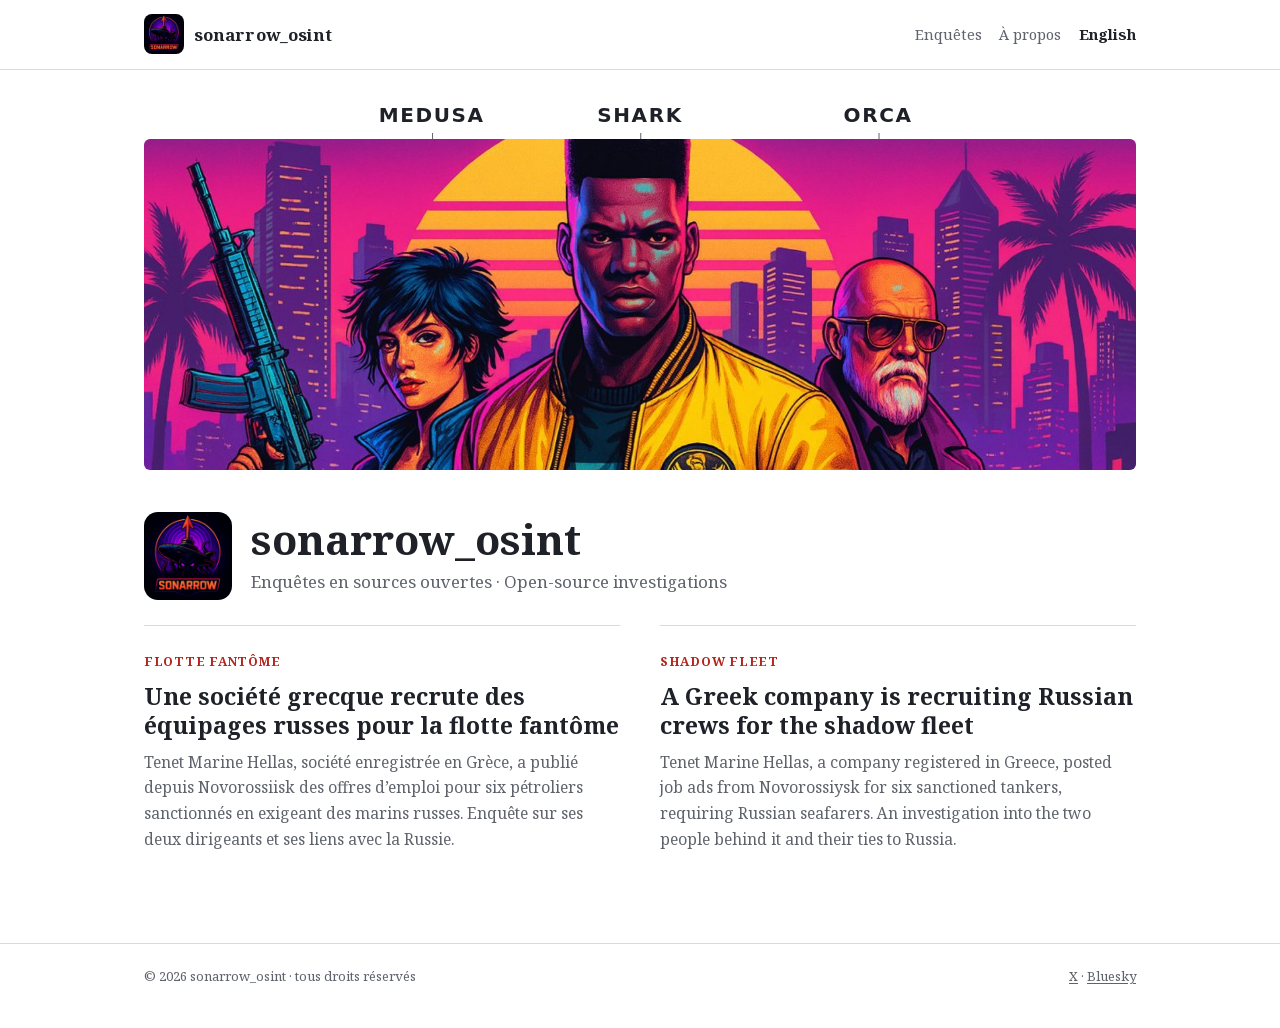
==== index.html @ 24c7f755 "Publication de l'enquête TENET (FR/EN) Co-Authored-By: Claude Opus 5.5 <noreply@anthropic.com>" ====
<!doctype html>
<html lang="fr">
<head>
<meta charset="utf-8">
<meta name="viewport" content="width=device-width, initial-scale=1">
<meta http-equiv="Content-Security-Policy" content="default-src 'none'; style-src 'self'; img-src 'self'; font-src 'self'; base-uri 'none'; form-action 'none'">
<meta name="referrer" content="no-referrer">
<title>sonarrow_osint</title>
<meta name="description" content="Enquêtes en sources ouvertes : registres, annonces, archives.">
<meta property="og:title" content="sonarrow_osint">
<meta property="og:description" content="Enquêtes en sources ouvertes : registres, annonces, archives.">
<meta property="og:type" content="website">
<meta property="og:site_name" content="sonarrow_osint">
<meta name="twitter:card" content="summary_large_image">
<link rel="canonical" href="https://0rc45.github.io/">
<meta property="og:url" content="https://0rc45.github.io/">
<meta property="og:image" content="https://0rc45.github.io/assets/img/logo-sonarrow.png">
<link rel="stylesheet" href="./assets/style.css">
<link rel="icon" href="./assets/img/favicon-64.png" type="image/png">
</head>
<body>
<header class="site-header">
  <div class="wrap-wide">
    <a class="brand" href="./fr/"><img src="./assets/img/logo-sonarrow-96.png" width="40" height="40" alt=""><span class="brand-name">sonarrow_osint</span></a>
    <nav class="site-nav" aria-label="Navigation">
      <a href="./fr/">Enquêtes</a>
      <a href="./fr/a-propos/">À propos</a>
      <a class="lang" href="./en/" hreflang="en" lang="en">English</a>
    </nav>
  </div>
</header>
<main id="haut">
<div class="wrap-wide">
  <figure class="team">
    <div class="team-names"><span class="team-name team-name-0" aria-hidden="true">Medusa</span><span class="team-name team-name-1" aria-hidden="true">Shark</span><span class="team-name team-name-2" aria-hidden="true">Orca</span></div>
    <div class="team-banner">
      <img src="./assets/img/banniere-equipe.jpg" width="1500" height="500" alt="Illustration de l&#x27;équipe dans un décor rétro, ville et palmiers devant un soleil couchant : Medusa à gauche, Shark au centre, Orca à droite.">
    </div>
  </figure>
  <header class="list-head home-head">
    <img class="home-logo" src="assets/img/logo-sonarrow.png" width="400" height="400" alt="Logo Sonarrow : un sous-marin surmonté d'une flèche, devant une pieuvre aux yeux violets.">
    <div>
      <h1>sonarrow_osint</h1>
      <p>Enquêtes en sources ouvertes · <span lang="en">Open-source investigations</span></p>
    </div>
  </header>
  <div class="home-langs">
    <a class="card" href="fr/flotte-fantome-tenet/" lang="fr" hreflang="fr">
      <p class="kicker">Flotte fantôme</p>
      <p class="card-title">Une société grecque recrute des équipages russes pour la flotte fantôme</p>
      <p class="card-text">Tenet Marine Hellas, société enregistrée en Grèce, a publié depuis Novorossiisk des offres d’emploi pour six pétroliers sanctionnés en exigeant des marins russes. Enquête sur ses deux dirigeants et ses liens avec la Russie.</p>
    </a>
    <a class="card" href="en/shadow-fleet-tenet/" lang="en" hreflang="en">
      <p class="kicker">Shadow fleet</p>
      <p class="card-title">A Greek company is recruiting Russian crews for the shadow fleet</p>
      <p class="card-text">Tenet Marine Hellas, a company registered in Greece, posted job ads from Novorossiysk for six sanctioned tankers, requiring Russian seafarers. An investigation into the two people behind it and their ties to Russia.</p>
    </a>
  </div>
</div>
</main>
<footer class="site-footer">
  <div class="wrap-wide">
    <span>© 2026 sonarrow_osint · tous droits réservés</span>
    <span><a href="https://x.com/SONARROW_OSINT" rel="me">X</a> · <a href="https://bsky.app/profile/sonarrow.bsky.social" rel="me">Bluesky</a></span>
  </div>
</footer>
</body>
</html>
---- assets/style.css ----
/* sonarrow_osint — feuille de style unique, aucune ressource externe */

@font-face { font-family: "Noto Serif"; src: url("fonts/noto-serif-regular.woff2") format("woff2"); font-weight: 400; font-style: normal; font-display: swap; }
@font-face { font-family: "Noto Serif"; src: url("fonts/noto-serif-italic.woff2") format("woff2"); font-weight: 400; font-style: italic; font-display: swap; }
@font-face { font-family: "Noto Serif"; src: url("fonts/noto-serif-bold.woff2") format("woff2"); font-weight: 700; font-style: normal; font-display: swap; }
@font-face { font-family: "Noto Serif"; src: url("fonts/noto-serif-bolditalic.woff2") format("woff2"); font-weight: 700; font-style: italic; font-display: swap; }

:root {
  --bg: #ffffff;
  --surface: #f4f4f2;
  --ink: #1e2228;
  --muted: #5f646c;
  --rule: #d9d9d6;
  --accent: #b3261e;      /* rouge des surtitres, comme dans le PDF */
  --link: #2454a0;        /* bleu des liens et du filet de titre */
  --figure-bg: #ffffff;
  --measure: 42rem;
}
@media (prefers-color-scheme: dark) {
  :root:not([data-theme="light"]) {
    --bg: #15171a;
    --surface: #1f2226;
    --ink: #e6e4df;
    --muted: #a3a7ad;
    --rule: #34383e;
    --accent: #ef6b5f;
    --link: #8cb4f2;
    --figure-bg: #ffffff;
  }
}
:root[data-theme="dark"] {
  --bg: #15171a; --surface: #1f2226; --ink: #e6e4df; --muted: #a3a7ad;
  --rule: #34383e; --accent: #ef6b5f; --link: #8cb4f2; --figure-bg: #ffffff;
}

*, *::before, *::after { box-sizing: border-box; }
html { -webkit-text-size-adjust: 100%; text-size-adjust: 100%; }
body {
  margin: 0;
  background: var(--bg);
  color: var(--ink);
  font-family: "Noto Serif", Georgia, "Times New Roman", serif;
  font-size: 1.0625rem;
  line-height: 1.65;
  font-variant-numeric: lnum;
}
a { color: var(--link); text-underline-offset: 0.18em; text-decoration-thickness: 1px; }
a:hover { text-decoration-thickness: 2px; }
:focus-visible { outline: 2px solid var(--link); outline-offset: 2px; }
img { max-width: 100%; height: auto; display: block; }

.wrap { max-width: var(--measure); margin: 0 auto; padding: 0 16px; }
.wrap-wide { max-width: 64rem; margin: 0 auto; padding: 0 16px; }

/* en-tête du site */
.site-header { border-bottom: 1px solid var(--rule); }
.site-header .wrap-wide { display: flex; align-items: center; justify-content: space-between; gap: 1rem; padding-top: 0.9rem; padding-bottom: 0.9rem; }
.brand { font-weight: 700; font-size: 1.05rem; color: var(--ink); text-decoration: none; letter-spacing: 0.01em; }
.site-nav { display: flex; gap: 1.1rem; font-size: 0.92rem; }
.site-nav a { color: var(--muted); text-decoration: none; }
.site-nav a:hover { color: var(--ink); text-decoration: underline; }
.site-nav .lang { color: var(--ink); font-weight: 700; }

/* article */
.article-head { padding-top: 2.6rem; }
.kicker { color: var(--accent); font-size: 0.78rem; font-weight: 700; letter-spacing: 0.06em; text-transform: uppercase; margin: 0 0 0.6rem; }
h1 { font-size: clamp(1.75rem, 1.2rem + 2.6vw, 2.6rem); line-height: 1.18; margin: 0 0 0.9rem; padding-bottom: 0.9rem; border-bottom: 2px solid var(--link); text-wrap: balance; }
.byline { color: var(--muted); font-size: 0.9rem; margin: 0 0 1.6rem; display: flex; flex-wrap: wrap; gap: 0.3rem 1.2rem; }
.byline a { color: var(--muted); }
.chapo { font-weight: 700; font-size: 1.08rem; line-height: 1.6; margin: 0 0 1.8rem; }

.article-body p { margin: 0 0 1.15rem; hyphens: auto; }
.article-body h2 { color: var(--accent); font-size: 1.3rem; letter-spacing: 0.02em; text-transform: uppercase; margin: 2.8rem 0 1rem; }
.article-body h3 { font-size: 1.18rem; line-height: 1.35; margin: 2.2rem 0 0.7rem; }

figure { margin: 2rem 0; }
figure .frame { display: block; background: var(--figure-bg); border-radius: 4px; }
figure.dark-shot .frame { background: transparent; }
figure img { margin: 0 auto; border-radius: 4px; }
figcaption { color: var(--muted); font-size: 0.85rem; line-height: 1.5; margin-top: 0.6rem; text-align: center; }
figcaption a { color: var(--muted); }
figure.small img { max-width: 26rem; width: 100%; }
figure.wide { margin-left: calc(50% - min(50vw, 32rem) + 16px); margin-right: calc(50% - min(50vw, 32rem) + 16px); }

/* tableaux */
.table-block { margin: 2rem 0; }
.table-title { font-weight: 700; font-size: 0.95rem; margin: 0 0 0.6rem; }
table { width: 100%; border-collapse: collapse; font-size: 0.86rem; line-height: 1.45; font-variant-numeric: tnum lnum; }
th, td { text-align: left; vertical-align: top; padding: 0.5rem 0.6rem; border-bottom: 1px solid var(--rule); }
thead th { background: var(--surface); border-bottom: 2px solid var(--ink); font-weight: 700; }
.table-notes { color: var(--muted); font-size: 0.8rem; font-style: italic; margin: 0.6rem 0 0; }
@media (max-width: 640px) {
  table, thead, tbody, tr, th, td { display: block; }
  thead { position: absolute; width: 1px; height: 1px; overflow: hidden; clip: rect(0 0 0 0); }
  tr { border-top: 2px solid var(--ink); padding: 0.35rem 0; }
  td { border: 0; padding: 0.2rem 0; display: grid; grid-template-columns: 7.5rem 1fr; gap: 0.6rem; }
  td::before { content: attr(data-label); color: var(--muted); font-weight: 700; font-size: 0.78rem; }
  td:first-child { font-weight: 700; }
}

/* encadré méthodologie */
.methodo { background: var(--surface); border-top: 1px solid var(--rule); padding: 1.3rem 1.2rem 0.4rem; margin: 3rem 0 2rem; font-size: 0.9rem; line-height: 1.6; }
.methodo h2 { color: var(--ink); text-transform: none; letter-spacing: 0; font-size: 1.05rem; margin: 0 0 0.8rem; }
.methodo p { margin: 0 0 0.8rem; }

/* téléchargement du PDF */
.pdf-link { display: inline-flex; align-items: center; gap: 0.5rem; font-size: 0.9rem; font-weight: 700; border: 1px solid var(--rule); border-radius: 4px; padding: 0.45rem 0.8rem; text-decoration: none; color: var(--ink); }
.pdf-link:hover { border-color: var(--link); color: var(--link); }
.pdf-link .pdf-size { font-weight: 400; color: var(--muted); }
.pdf-link svg { width: 1rem; height: 1rem; flex: none; }
.article-end { border-top: 1px solid var(--rule); padding-top: 1.4rem; margin-top: 2.5rem; display: flex; flex-wrap: wrap; gap: 0.8rem 1.4rem; align-items: center; font-size: 0.9rem; }

/* pages de liste */
.list-head { padding-top: 2.6rem; }
.list-head h1 { border-bottom: 0; padding-bottom: 0; }
.list-head p { color: var(--muted); margin-top: 0; }
.card { display: block; border-top: 1px solid var(--rule); padding: 1.6rem 0; text-decoration: none; color: inherit; }
.card:hover .card-title { color: var(--link); }
.card-title { font-size: 1.45rem; line-height: 1.25; font-weight: 700; margin: 0 0 0.6rem; }
.card-text { margin: 0; color: var(--muted); font-size: 0.98rem; }
.home-langs { display: grid; grid-template-columns: repeat(auto-fit, minmax(16rem, 1fr)); gap: 0 2.5rem; }

.site-footer { border-top: 1px solid var(--rule); margin-top: 4rem; padding: 1.4rem 0 2.5rem; color: var(--muted); font-size: 0.82rem; }
.site-footer .wrap-wide { display: flex; flex-wrap: wrap; justify-content: space-between; gap: 0.6rem; }
.site-footer a { color: var(--muted); }

@media print {
  .site-header, .site-footer, .article-end, .byline .pdf-link { display: none; }
  body { font-size: 11pt; }
  a { color: inherit; }
}

/* identité : logo et bannière de l'équipe */
.brand { display: inline-flex; align-items: center; gap: 0.6rem; }
.brand img { width: 40px; height: 40px; border-radius: 8px; }
.team { margin: 1.6rem 0 0; }
.team-banner { position: relative; border-radius: 6px; overflow: hidden; }
.team-banner img { width: 100%; }
.team-names { position: relative; height: 2.2em; font-size: clamp(0.72rem, 0.4rem + 1.4vw, 1.25rem); }
.team-name {
  position: absolute; bottom: 0.35em; transform: translateX(-50%);
  font-family: system-ui, -apple-system, "Segoe UI", sans-serif; font-weight: 800;
  letter-spacing: 0.08em; text-transform: uppercase; white-space: nowrap; color: var(--ink);
}
.team-name::after { content: ""; position: absolute; left: 50%; bottom: -0.35em; width: 1px; height: 0.3em; background: var(--muted); }
.team-name-0 { left: 29%; }
.team-name-1 { left: 50%; }
.team-name-2 { left: 74%; }
.about h2 { color: var(--ink); text-transform: none; letter-spacing: 0; font-size: 1.15rem; margin: 2rem 0 0.6rem; }
.home-head { display: flex; align-items: center; gap: 1.2rem; margin-bottom: 1.6rem; }
.home-head h1 { margin: 0; }
.home-head p { margin: 0.2rem 0 0; }
.home-logo { width: 88px; height: 88px; border-radius: 14px; flex: none; }
.site-nav a { white-space: nowrap; }
@media (max-width: 460px) {
  .brand-name { position: absolute; width: 1px; height: 1px; overflow: hidden; clip: rect(0 0 0 0); }
  .site-nav { gap: 0.9rem; }
}
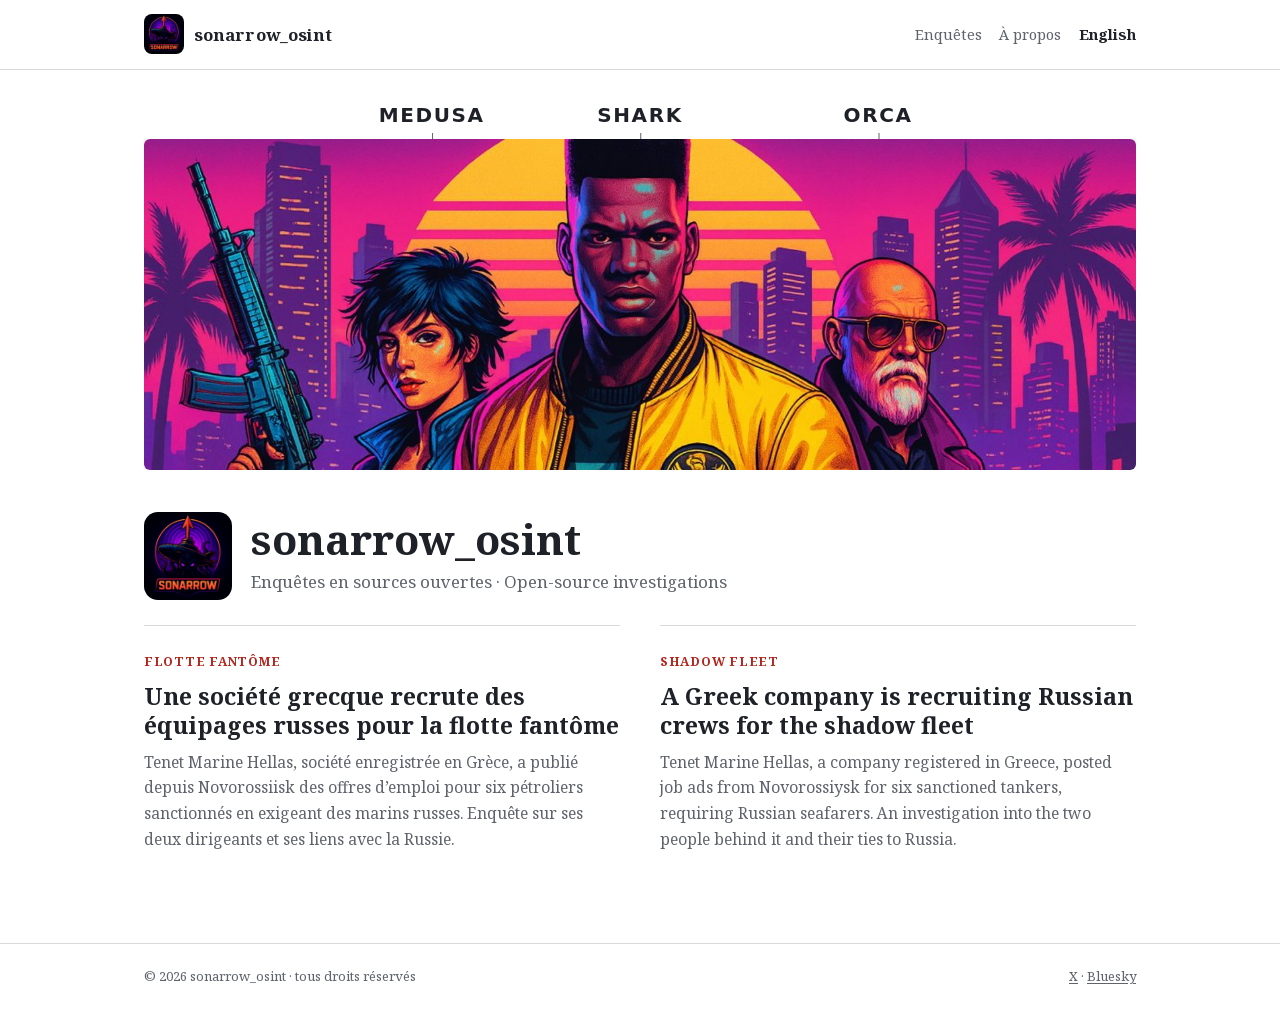
==== commit be633e55: "Ajout du compteur de visites GoatCounter (image, sans JavaScript) Co-Authored-By: Claude Opus 5.5 <n" ====
--- a/index.html
+++ b/index.html
@@ -3,7 +3,7 @@
 <head>
 <meta charset="utf-8">
 <meta name="viewport" content="width=device-width, initial-scale=1">
-<meta http-equiv="Content-Security-Policy" content="default-src 'none'; style-src 'self'; img-src 'self'; font-src 'self'; base-uri 'none'; form-action 'none'">
+<meta http-equiv="Content-Security-Policy" content="default-src 'none'; style-src 'self'; img-src 'self' https://sonarrow.goatcounter.com; font-src 'self'; base-uri 'none'; form-action 'none'">
 <meta name="referrer" content="no-referrer">
 <title>sonarrow_osint</title>
 <meta name="description" content="Enquêtes en sources ouvertes : registres, annonces, archives.">
@@ -64,5 +64,6 @@
     <span><a href="https://x.com/SONARROW_OSINT" rel="me">X</a> · <a href="https://bsky.app/profile/sonarrow.bsky.social" rel="me">Bluesky</a></span>
   </div>
 </footer>
+<img class="compteur" src="https://sonarrow.goatcounter.com/count?p=/&amp;t=sonarrow_osint" width="1" height="1" alt="">
 </body>
 </html>
--- a/assets/style.css
+++ b/assets/style.css
@@ -156,3 +156,4 @@
   .brand-name { position: absolute; width: 1px; height: 1px; overflow: hidden; clip: rect(0 0 0 0); }
   .site-nav { gap: 0.9rem; }
 }
+.compteur { position: absolute; width: 1px; height: 1px; opacity: 0; pointer-events: none; }
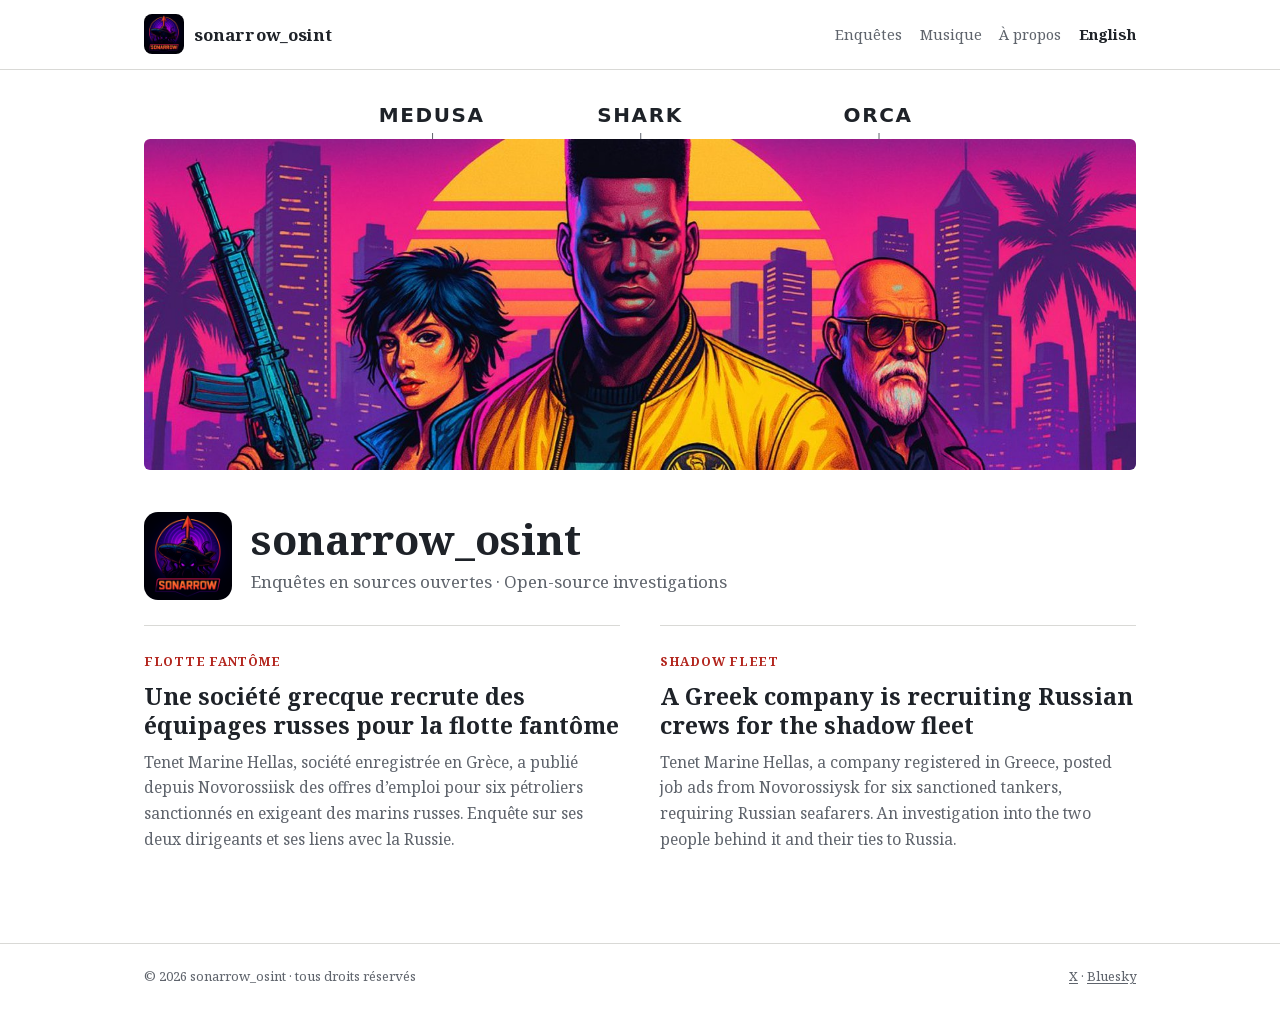
==== commit 0ee3e50b: "Ajout de l'onglet Musique (vignette YouTube cliquable, sans lecteur intégré) Co-Authored-By: Claude " ====
--- a/index.html
+++ b/index.html
@@ -24,6 +24,7 @@
     <a class="brand" href="./fr/"><img src="./assets/img/logo-sonarrow-96.png" width="40" height="40" alt=""><span class="brand-name">sonarrow_osint</span></a>
     <nav class="site-nav" aria-label="Navigation">
       <a href="./fr/">Enquêtes</a>
+      <a href="./fr/musique/">Musique</a>
       <a href="./fr/a-propos/">À propos</a>
       <a class="lang" href="./en/" hreflang="en" lang="en">English</a>
     </nav>
--- a/assets/style.css
+++ b/assets/style.css
@@ -157,3 +157,18 @@
   .site-nav { gap: 0.9rem; }
 }
 .compteur { position: absolute; width: 1px; height: 1px; opacity: 0; pointer-events: none; }
+
+/* page Musique : vignette YouTube cliquable */
+.video { margin: 0 0 2.4rem; }
+.video-thumb { position: relative; display: block; border-radius: 4px; overflow: hidden; }
+.video-thumb img { width: 100%; border-radius: 0; }
+.video-thumb .play { position: absolute; left: 50%; top: 50%; width: 68px; height: 48px; transform: translate(-50%, -50%); }
+.video-thumb .play rect { fill: #212121; opacity: 0.85; }
+.video-thumb .play path { fill: #ffffff; }
+.video-thumb:hover .play rect, .video-thumb:focus-visible .play rect { fill: #cc0000; opacity: 1; }
+.video figcaption { font-size: 0.95rem; }
+.video figcaption a { white-space: nowrap; }
+.video figcaption strong { color: var(--ink); }
+@media (max-width: 400px) {
+  .site-nav { gap: 0.7rem; font-size: 0.86rem; }
+}
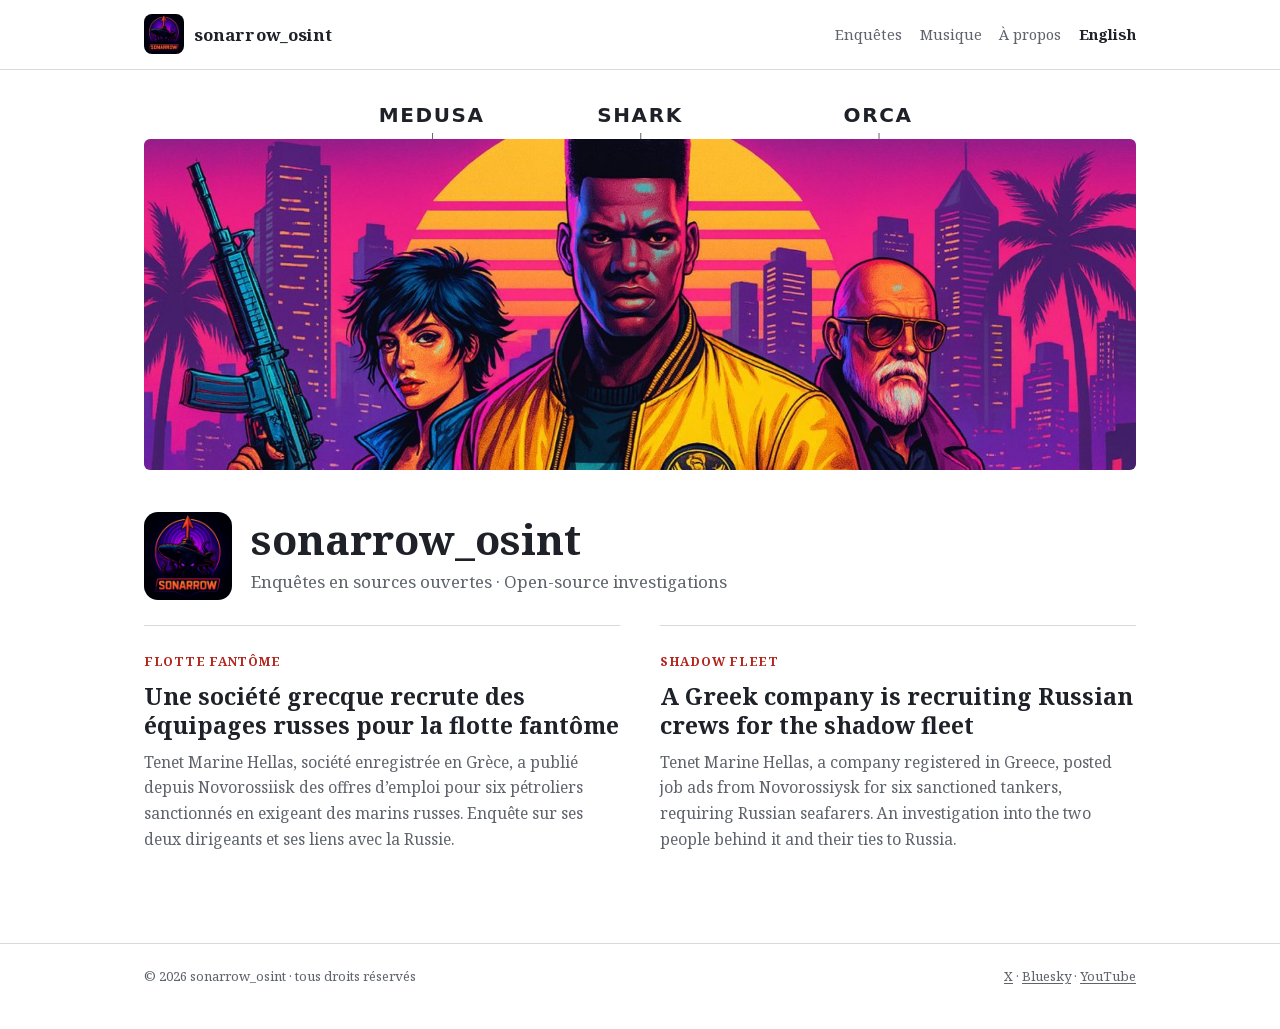
==== commit ae138e79: "Ajout du lien vers la chaîne YouTube dans le pied de page Co-Authored-By: Claude Opus 5.5 <noreply@a" ====
--- a/index.html
+++ b/index.html
@@ -15,7 +15,7 @@
 <link rel="canonical" href="https://0rc45.github.io/">
 <meta property="og:url" content="https://0rc45.github.io/">
 <meta property="og:image" content="https://0rc45.github.io/assets/img/logo-sonarrow.png">
-<link rel="stylesheet" href="./assets/style.css">
+<link rel="stylesheet" href="./assets/style.css?v=96e3d2d5">
 <link rel="icon" href="./assets/img/favicon-64.png" type="image/png">
 </head>
 <body>
@@ -62,7 +62,7 @@
 <footer class="site-footer">
   <div class="wrap-wide">
     <span>© 2026 sonarrow_osint · tous droits réservés</span>
-    <span><a href="https://x.com/SONARROW_OSINT" rel="me">X</a> · <a href="https://bsky.app/profile/sonarrow.bsky.social" rel="me">Bluesky</a></span>
+    <span><a href="https://x.com/SONARROW_OSINT" rel="me">X</a> · <a href="https://bsky.app/profile/sonarrow.bsky.social" rel="me">Bluesky</a> · <a href="https://www.youtube.com/@Sonarrow_Osint" rel="me">YouTube</a></span>
   </div>
 </footer>
 <img class="compteur" src="https://sonarrow.goatcounter.com/count?p=/&amp;t=sonarrow_osint" width="1" height="1" alt="">
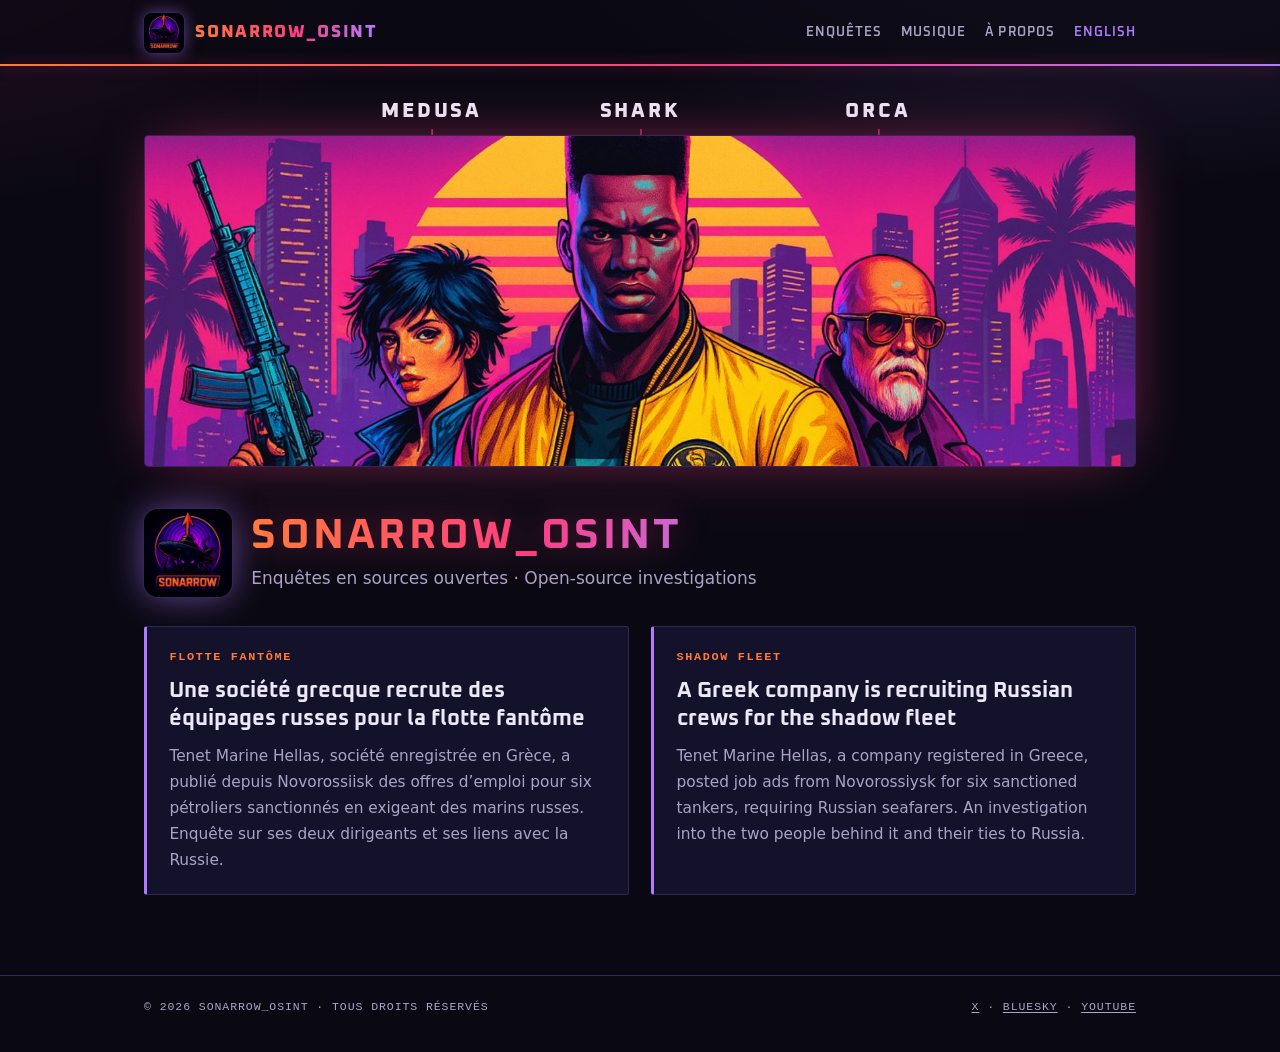
==== commit 29ad5406: "Nouveau style néon aux couleurs du logo : thème sombre, police Oxanium pour les titres Co-Authored-B" ====
--- a/index.html
+++ b/index.html
@@ -15,7 +15,7 @@
 <link rel="canonical" href="https://0rc45.github.io/">
 <meta property="og:url" content="https://0rc45.github.io/">
 <meta property="og:image" content="https://0rc45.github.io/assets/img/logo-sonarrow.png">
-<link rel="stylesheet" href="./assets/style.css?v=96e3d2d5">
+<link rel="stylesheet" href="./assets/style.css?v=7827bbeb">
 <link rel="icon" href="./assets/img/favicon-64.png" type="image/png">
 </head>
 <body>
--- a/assets/style.css
+++ b/assets/style.css
@@ -1,174 +1,188 @@
-/* sonarrow_osint — feuille de style unique, aucune ressource externe */
+/* sonarrow_osint — feuille de style unique, aucune ressource externe.
+   Style néon de la marque Sonarrow : nuit, orange, rose, violet. Un seul thème, sombre.
+   Police des titres : Oxanium (licence OFL, voir fonts/OFL-Oxanium.txt). Textes : police du système. */
 
-@font-face { font-family: "Noto Serif"; src: url("fonts/noto-serif-regular.woff2") format("woff2"); font-weight: 400; font-style: normal; font-display: swap; }
-@font-face { font-family: "Noto Serif"; src: url("fonts/noto-serif-italic.woff2") format("woff2"); font-weight: 400; font-style: italic; font-display: swap; }
-@font-face { font-family: "Noto Serif"; src: url("fonts/noto-serif-bold.woff2") format("woff2"); font-weight: 700; font-style: normal; font-display: swap; }
-@font-face { font-family: "Noto Serif"; src: url("fonts/noto-serif-bolditalic.woff2") format("woff2"); font-weight: 700; font-style: italic; font-display: swap; }
+@font-face { font-family: "Oxanium"; src: url("fonts/oxanium-latin.woff2") format("woff2"); font-weight: 400 800; font-style: normal; font-display: swap;
+  unicode-range: U+0000-00FF, U+0131, U+0152-0153, U+02BB-02BC, U+02C6, U+02DA, U+02DC, U+0304, U+0308, U+0329, U+2000-206F, U+20AC, U+2122, U+2191, U+2193, U+2212, U+2215, U+FEFF, U+FFFD; }
+@font-face { font-family: "Oxanium"; src: url("fonts/oxanium-latin-ext.woff2") format("woff2"); font-weight: 400 800; font-style: normal; font-display: swap;
+  unicode-range: U+0100-02BA, U+02BD-02C5, U+02C7-02CC, U+02CE-02D7, U+02DD-02FF, U+1D00-1DBF, U+1E00-1E9F, U+1EF2-1EFF, U+2020, U+20A0-20AB, U+20AD-20C4, U+2113, U+2C60-2C7F, U+A720-A7FF; }
 
 :root {
-  --bg: #ffffff;
-  --surface: #f4f4f2;
-  --ink: #1e2228;
-  --muted: #5f646c;
-  --rule: #d9d9d6;
-  --accent: #b3261e;      /* rouge des surtitres, comme dans le PDF */
-  --link: #2454a0;        /* bleu des liens et du filet de titre */
-  --figure-bg: #ffffff;
+  color-scheme: dark;
+  --bg: #0a0913;
+  --surface: #14112a;
+  --ink: #ece8f8;
+  --muted: #aaa3c6;
+  --rule: #2f2856;
+  --orange: #ff7a3c;
+  --rose: #ff3d81;
+  --violet: #b07cff;
+  --cyan: #62e0f2;
+  --accent: var(--orange);
+  --link: var(--cyan);
+  --figure-bg: #ffffff;   /* les schémas et extraits de documents restent sur fond blanc */
+  --neon: linear-gradient(90deg, var(--orange), var(--rose) 55%, var(--violet));
+  --titres: "Oxanium", system-ui, -apple-system, "Segoe UI", sans-serif;
+  --texte: system-ui, -apple-system, "Segoe UI", Roboto, "Noto Sans", "Liberation Sans", Arial, sans-serif;
+  --mono: ui-monospace, "SFMono-Regular", Menlo, Consolas, "Liberation Mono", monospace;
   --measure: 42rem;
-}
-@media (prefers-color-scheme: dark) {
-  :root:not([data-theme="light"]) {
-    --bg: #15171a;
-    --surface: #1f2226;
-    --ink: #e6e4df;
-    --muted: #a3a7ad;
-    --rule: #34383e;
-    --accent: #ef6b5f;
-    --link: #8cb4f2;
-    --figure-bg: #ffffff;
-  }
-}
-:root[data-theme="dark"] {
-  --bg: #15171a; --surface: #1f2226; --ink: #e6e4df; --muted: #a3a7ad;
-  --rule: #34383e; --accent: #ef6b5f; --link: #8cb4f2; --figure-bg: #ffffff;
 }
 
 *, *::before, *::after { box-sizing: border-box; }
-html { -webkit-text-size-adjust: 100%; text-size-adjust: 100%; }
+html { -webkit-text-size-adjust: 100%; text-size-adjust: 100%; scrollbar-color: var(--rule) var(--bg); }
 body {
   margin: 0;
-  background: var(--bg);
+  min-height: 100vh;
+  display: flex;
+  flex-direction: column;
+  background-color: var(--bg);
+  background-image:
+    radial-gradient(56rem 28rem at 88% -8rem, rgba(176, 124, 255, 0.20), transparent 70%),
+    radial-gradient(44rem 24rem at -6% -4rem, rgba(255, 61, 129, 0.12), transparent 70%);
+  background-repeat: no-repeat;
   color: var(--ink);
-  font-family: "Noto Serif", Georgia, "Times New Roman", serif;
+  font-family: var(--texte);
   font-size: 1.0625rem;
-  line-height: 1.65;
+  line-height: 1.7;
   font-variant-numeric: lnum;
 }
+main { flex: 1; }
+::selection { background: rgba(255, 61, 129, 0.45); color: #fff; }
 a { color: var(--link); text-underline-offset: 0.18em; text-decoration-thickness: 1px; }
 a:hover { text-decoration-thickness: 2px; }
-:focus-visible { outline: 2px solid var(--link); outline-offset: 2px; }
+:focus-visible { outline: 2px solid var(--cyan); outline-offset: 2px; }
 img { max-width: 100%; height: auto; display: block; }
 
 .wrap { max-width: var(--measure); margin: 0 auto; padding: 0 16px; }
 .wrap-wide { max-width: 64rem; margin: 0 auto; padding: 0 16px; }
 
 /* en-tête du site */
-.site-header { border-bottom: 1px solid var(--rule); }
-.site-header .wrap-wide { display: flex; align-items: center; justify-content: space-between; gap: 1rem; padding-top: 0.9rem; padding-bottom: 0.9rem; }
-.brand { font-weight: 700; font-size: 1.05rem; color: var(--ink); text-decoration: none; letter-spacing: 0.01em; }
-.site-nav { display: flex; gap: 1.1rem; font-size: 0.92rem; }
-.site-nav a { color: var(--muted); text-decoration: none; }
-.site-nav a:hover { color: var(--ink); text-decoration: underline; }
-.site-nav .lang { color: var(--ink); font-weight: 700; }
+.site-header { position: relative; background: rgba(10, 9, 19, 0.72); }
+.site-header::after { content: ""; position: absolute; left: 0; right: 0; bottom: 0; height: 2px; background: var(--neon); box-shadow: 0 0 14px rgba(255, 61, 129, 0.55); }
+.site-header .wrap-wide { display: flex; align-items: center; justify-content: space-between; gap: 1rem; padding-top: 0.8rem; padding-bottom: 0.8rem; }
+.brand { display: inline-flex; align-items: center; gap: 0.7rem; font-family: var(--titres); font-weight: 800; font-size: 1.05rem; letter-spacing: 0.1em; text-transform: uppercase; color: var(--ink); text-decoration: none; }
+.brand-name { background: var(--neon); -webkit-background-clip: text; background-clip: text; color: transparent; }
+.brand img { width: 40px; height: 40px; border-radius: 8px; box-shadow: 0 0 0 1px var(--rule), 0 0 16px rgba(176, 124, 255, 0.5); }
+.site-nav { display: flex; gap: 1.2rem; font-family: var(--titres); font-size: 0.8rem; font-weight: 600; letter-spacing: 0.08em; text-transform: uppercase; }
+.site-nav a { color: var(--muted); text-decoration: none; white-space: nowrap; }
+.site-nav a:hover { color: var(--ink); }
+.site-nav .lang { color: var(--violet); }
+
+/* titres */
+h1, h2, h3 { font-family: var(--titres); }
+h1 { position: relative; font-size: clamp(1.75rem, 1.2rem + 2.6vw, 2.6rem); font-weight: 700; line-height: 1.15; letter-spacing: 0.01em; margin: 0 0 1.1rem; padding-bottom: 1rem; text-wrap: balance; }
+h1::after { content: ""; position: absolute; left: 0; bottom: 0; width: 100%; height: 2px; background: var(--neon); box-shadow: 0 0 12px rgba(255, 61, 129, 0.5); }
+.kicker { font-family: var(--mono); color: var(--orange); font-size: 0.74rem; font-weight: 700; letter-spacing: 0.14em; text-transform: uppercase; margin: 0 0 0.6rem; }
 
 /* article */
 .article-head { padding-top: 2.6rem; }
-.kicker { color: var(--accent); font-size: 0.78rem; font-weight: 700; letter-spacing: 0.06em; text-transform: uppercase; margin: 0 0 0.6rem; }
-h1 { font-size: clamp(1.75rem, 1.2rem + 2.6vw, 2.6rem); line-height: 1.18; margin: 0 0 0.9rem; padding-bottom: 0.9rem; border-bottom: 2px solid var(--link); text-wrap: balance; }
-.byline { color: var(--muted); font-size: 0.9rem; margin: 0 0 1.6rem; display: flex; flex-wrap: wrap; gap: 0.3rem 1.2rem; }
+.byline { font-family: var(--mono); color: var(--muted); font-size: 0.78rem; letter-spacing: 0.04em; margin: 0 0 1.6rem; display: flex; flex-wrap: wrap; align-items: center; gap: 0.3rem 1.2rem; }
 .byline a { color: var(--muted); }
-.chapo { font-weight: 700; font-size: 1.08rem; line-height: 1.6; margin: 0 0 1.8rem; }
+.chapo { font-weight: 700; font-size: 1.1rem; line-height: 1.6; margin: 0 0 1.8rem; }
 
 .article-body p { margin: 0 0 1.15rem; hyphens: auto; }
-.article-body h2 { color: var(--accent); font-size: 1.3rem; letter-spacing: 0.02em; text-transform: uppercase; margin: 2.8rem 0 1rem; }
-.article-body h3 { font-size: 1.18rem; line-height: 1.35; margin: 2.2rem 0 0.7rem; }
+.article-body h2 { font-size: 1.2rem; font-weight: 700; letter-spacing: 0.08em; text-transform: uppercase; color: var(--orange); margin: 2.8rem 0 1rem; }
+.article-body h2::before { content: "// "; content: "// " / ""; color: var(--rose); }
+.article-body h3 { font-size: 1.15rem; font-weight: 600; line-height: 1.35; letter-spacing: 0.02em; margin: 2.2rem 0 0.7rem; }
 
 figure { margin: 2rem 0; }
-figure .frame { display: block; background: var(--figure-bg); border-radius: 4px; }
+figure .frame { display: block; background: var(--figure-bg); border-radius: 4px; overflow: hidden; box-shadow: 0 0 0 1px var(--rule), 0 0 44px -20px rgba(176, 124, 255, 0.7); }
 figure.dark-shot .frame { background: transparent; }
 figure img { margin: 0 auto; border-radius: 4px; }
-figcaption { color: var(--muted); font-size: 0.85rem; line-height: 1.5; margin-top: 0.6rem; text-align: center; }
+figcaption { color: var(--muted); font-size: 0.85rem; line-height: 1.5; margin-top: 0.7rem; text-align: center; }
 figcaption a { color: var(--muted); }
 figure.small img { max-width: 26rem; width: 100%; }
+figure.small .frame { max-width: 26rem; margin: 0 auto; }
 figure.wide { margin-left: calc(50% - min(50vw, 32rem) + 16px); margin-right: calc(50% - min(50vw, 32rem) + 16px); }
 
 /* tableaux */
 .table-block { margin: 2rem 0; }
-.table-title { font-weight: 700; font-size: 0.95rem; margin: 0 0 0.6rem; }
+.table-title { font-family: var(--titres); font-weight: 700; font-size: 0.9rem; letter-spacing: 0.06em; text-transform: uppercase; margin: 0 0 0.6rem; }
 table { width: 100%; border-collapse: collapse; font-size: 0.86rem; line-height: 1.45; font-variant-numeric: tnum lnum; }
 th, td { text-align: left; vertical-align: top; padding: 0.5rem 0.6rem; border-bottom: 1px solid var(--rule); }
-thead th { background: var(--surface); border-bottom: 2px solid var(--ink); font-weight: 700; }
+thead th { background: var(--surface); border-bottom: 2px solid var(--violet); font-family: var(--mono); font-size: 0.72rem; font-weight: 700; letter-spacing: 0.08em; text-transform: uppercase; color: var(--violet); }
+tbody tr:hover { background: rgba(176, 124, 255, 0.07); }
 .table-notes { color: var(--muted); font-size: 0.8rem; font-style: italic; margin: 0.6rem 0 0; }
 @media (max-width: 640px) {
   table, thead, tbody, tr, th, td { display: block; }
   thead { position: absolute; width: 1px; height: 1px; overflow: hidden; clip: rect(0 0 0 0); }
-  tr { border-top: 2px solid var(--ink); padding: 0.35rem 0; }
+  tr { border-top: 2px solid var(--violet); padding: 0.35rem 0; }
   td { border: 0; padding: 0.2rem 0; display: grid; grid-template-columns: 7.5rem 1fr; gap: 0.6rem; }
   td::before { content: attr(data-label); color: var(--muted); font-weight: 700; font-size: 0.78rem; }
   td:first-child { font-weight: 700; }
 }
 
 /* encadré méthodologie */
-.methodo { background: var(--surface); border-top: 1px solid var(--rule); padding: 1.3rem 1.2rem 0.4rem; margin: 3rem 0 2rem; font-size: 0.9rem; line-height: 1.6; }
-.methodo h2 { color: var(--ink); text-transform: none; letter-spacing: 0; font-size: 1.05rem; margin: 0 0 0.8rem; }
+.methodo { background: var(--surface); border: 1px solid var(--rule); border-top: 2px solid var(--violet); border-radius: 3px; padding: 1.3rem 1.2rem 0.4rem; margin: 3rem 0 2rem; font-size: 0.9rem; line-height: 1.6; }
+.methodo h2 { color: var(--ink); font-size: 0.95rem; margin: 0 0 0.8rem; }
 .methodo p { margin: 0 0 0.8rem; }
 
 /* téléchargement du PDF */
-.pdf-link { display: inline-flex; align-items: center; gap: 0.5rem; font-size: 0.9rem; font-weight: 700; border: 1px solid var(--rule); border-radius: 4px; padding: 0.45rem 0.8rem; text-decoration: none; color: var(--ink); }
-.pdf-link:hover { border-color: var(--link); color: var(--link); }
+.pdf-link { display: inline-flex; align-items: center; gap: 0.5rem; font-family: var(--titres); font-size: 0.8rem; font-weight: 600; letter-spacing: 0.08em; text-transform: uppercase; border: 1px solid var(--violet); border-radius: 2px; padding: 0.45rem 0.8rem; text-decoration: none; color: var(--violet); }
+.pdf-link:hover { background: rgba(176, 124, 255, 0.14); color: var(--ink); }
+.byline .pdf-link { color: var(--violet); }
 .pdf-link .pdf-size { font-weight: 400; color: var(--muted); }
 .pdf-link svg { width: 1rem; height: 1rem; flex: none; }
 .article-end { border-top: 1px solid var(--rule); padding-top: 1.4rem; margin-top: 2.5rem; display: flex; flex-wrap: wrap; gap: 0.8rem 1.4rem; align-items: center; font-size: 0.9rem; }
 
 /* pages de liste */
 .list-head { padding-top: 2.6rem; }
-.list-head h1 { border-bottom: 0; padding-bottom: 0; }
+.list-head h1 { padding-bottom: 0; }
+.list-head h1::after { content: none; }
 .list-head p { color: var(--muted); margin-top: 0; }
-.card { display: block; border-top: 1px solid var(--rule); padding: 1.6rem 0; text-decoration: none; color: inherit; }
-.card:hover .card-title { color: var(--link); }
-.card-title { font-size: 1.45rem; line-height: 1.25; font-weight: 700; margin: 0 0 0.6rem; }
-.card-text { margin: 0; color: var(--muted); font-size: 0.98rem; }
-.home-langs { display: grid; grid-template-columns: repeat(auto-fit, minmax(16rem, 1fr)); gap: 0 2.5rem; }
+.card { display: block; background: var(--surface); border: 1px solid var(--rule); border-left: 3px solid var(--violet); border-radius: 3px; padding: 1.3rem 1.4rem; margin: 0 0 1rem; text-decoration: none; color: inherit; }
+.card:hover { border-color: var(--orange); box-shadow: 0 10px 34px -16px rgba(255, 61, 129, 0.6); }
+.card:hover .card-title { color: var(--orange); }
+.card-title { font-family: var(--titres); font-size: 1.4rem; line-height: 1.25; font-weight: 700; margin: 0 0 0.6rem; }
+.card-text { margin: 0; color: var(--muted); font-size: 0.96rem; }
+.home-langs { display: grid; grid-template-columns: repeat(auto-fit, minmax(16rem, 1fr)); gap: 0 1.4rem; }
 
-.site-footer { border-top: 1px solid var(--rule); margin-top: 4rem; padding: 1.4rem 0 2.5rem; color: var(--muted); font-size: 0.82rem; }
+.site-footer { border-top: 1px solid var(--rule); margin-top: 4rem; padding: 1.3rem 0 2.2rem; color: var(--muted); font-family: var(--mono); font-size: 0.72rem; letter-spacing: 0.08em; text-transform: uppercase; }
 .site-footer .wrap-wide { display: flex; flex-wrap: wrap; justify-content: space-between; gap: 0.6rem; }
 .site-footer a { color: var(--muted); }
 
-@media print {
-  .site-header, .site-footer, .article-end, .byline .pdf-link { display: none; }
-  body { font-size: 11pt; }
-  a { color: inherit; }
-}
-
 /* identité : logo et bannière de l'équipe */
-.brand { display: inline-flex; align-items: center; gap: 0.6rem; }
-.brand img { width: 40px; height: 40px; border-radius: 8px; }
 .team { margin: 1.6rem 0 0; }
-.team-banner { position: relative; border-radius: 6px; overflow: hidden; }
-.team-banner img { width: 100%; }
+.team-banner { position: relative; border-radius: 4px; overflow: hidden; border: 1px solid var(--rule); box-shadow: 0 0 60px -22px rgba(255, 61, 129, 0.8); }
+.team-banner img { width: 100%; border-radius: 0; }
 .team-names { position: relative; height: 2.2em; font-size: clamp(0.72rem, 0.4rem + 1.4vw, 1.25rem); }
-.team-name {
-  position: absolute; bottom: 0.35em; transform: translateX(-50%);
-  font-family: system-ui, -apple-system, "Segoe UI", sans-serif; font-weight: 800;
-  letter-spacing: 0.08em; text-transform: uppercase; white-space: nowrap; color: var(--ink);
-}
-.team-name::after { content: ""; position: absolute; left: 50%; bottom: -0.35em; width: 1px; height: 0.3em; background: var(--muted); }
+.team-name { position: absolute; bottom: 0.35em; transform: translateX(-50%); font-family: var(--titres); font-weight: 800; letter-spacing: 0.14em; text-transform: uppercase; white-space: nowrap; color: var(--ink); }
+.team-name::after { content: ""; position: absolute; left: 50%; bottom: -0.35em; width: 1px; height: 0.3em; background: var(--rose); }
 .team-name-0 { left: 29%; }
 .team-name-1 { left: 50%; }
 .team-name-2 { left: 74%; }
-.about h2 { color: var(--ink); text-transform: none; letter-spacing: 0; font-size: 1.15rem; margin: 2rem 0 0.6rem; }
-.home-head { display: flex; align-items: center; gap: 1.2rem; margin-bottom: 1.6rem; }
-.home-head h1 { margin: 0; }
+.about h2 { font-size: 1rem; margin: 2.2rem 0 0.6rem; }
+.home-head { display: flex; align-items: center; gap: 1.2rem; margin-bottom: 1.8rem; }
+.home-head h1 { margin: 0; letter-spacing: 0.08em; text-transform: uppercase; background: var(--neon); -webkit-background-clip: text; background-clip: text; color: transparent; filter: drop-shadow(0 0 18px rgba(255, 61, 129, 0.4)); }
 .home-head p { margin: 0.2rem 0 0; }
-.home-logo { width: 88px; height: 88px; border-radius: 14px; flex: none; }
-.site-nav a { white-space: nowrap; }
+.home-logo { width: 88px; height: 88px; border-radius: 14px; flex: none; box-shadow: 0 0 0 1px var(--rule), 0 0 34px rgba(176, 124, 255, 0.55); }
 @media (max-width: 460px) {
   .brand-name { position: absolute; width: 1px; height: 1px; overflow: hidden; clip: rect(0 0 0 0); }
   .site-nav { gap: 0.9rem; }
+}
+@media (max-width: 400px) {
+  .site-nav { gap: 0.7rem; font-size: 0.74rem; }
 }
 .compteur { position: absolute; width: 1px; height: 1px; opacity: 0; pointer-events: none; }
 
 /* page Musique : vignette YouTube cliquable */
 .video { margin: 0 0 2.4rem; }
-.video-thumb { position: relative; display: block; border-radius: 4px; overflow: hidden; }
+.video-thumb { position: relative; display: block; border-radius: 4px; overflow: hidden; border: 1px solid var(--rule); box-shadow: 0 0 44px -20px rgba(176, 124, 255, 0.7); }
 .video-thumb img { width: 100%; border-radius: 0; }
 .video-thumb .play { position: absolute; left: 50%; top: 50%; width: 68px; height: 48px; transform: translate(-50%, -50%); }
-.video-thumb .play rect { fill: #212121; opacity: 0.85; }
+.video-thumb .play rect { fill: #14112a; opacity: 0.88; }
 .video-thumb .play path { fill: #ffffff; }
-.video-thumb:hover .play rect, .video-thumb:focus-visible .play rect { fill: #cc0000; opacity: 1; }
+.video-thumb:hover .play rect, .video-thumb:focus-visible .play rect { fill: #ff3d81; opacity: 1; }
 .video figcaption { font-size: 0.95rem; }
 .video figcaption a { white-space: nowrap; }
 .video figcaption strong { color: var(--ink); }
-@media (max-width: 400px) {
-  .site-nav { gap: 0.7rem; font-size: 0.86rem; }
+
+/* impression : on revient à l'encre noire sur papier blanc */
+@media print {
+  :root { --bg: #ffffff; --surface: #f4f4f2; --ink: #1e2228; --muted: #5f646c; --rule: #d9d9d6; --orange: #b3261e; --rose: #b3261e; --violet: #1e2228; --cyan: #1e2228; color-scheme: light; }
+  body { background: #ffffff; font-size: 11pt; }
+  .site-header, .site-footer, .article-end, .byline .pdf-link { display: none; }
+  h1::after { background: #1e2228; box-shadow: none; }
+  figure .frame, .team-banner, .video-thumb { box-shadow: none; }
+  a { color: inherit; }
 }
